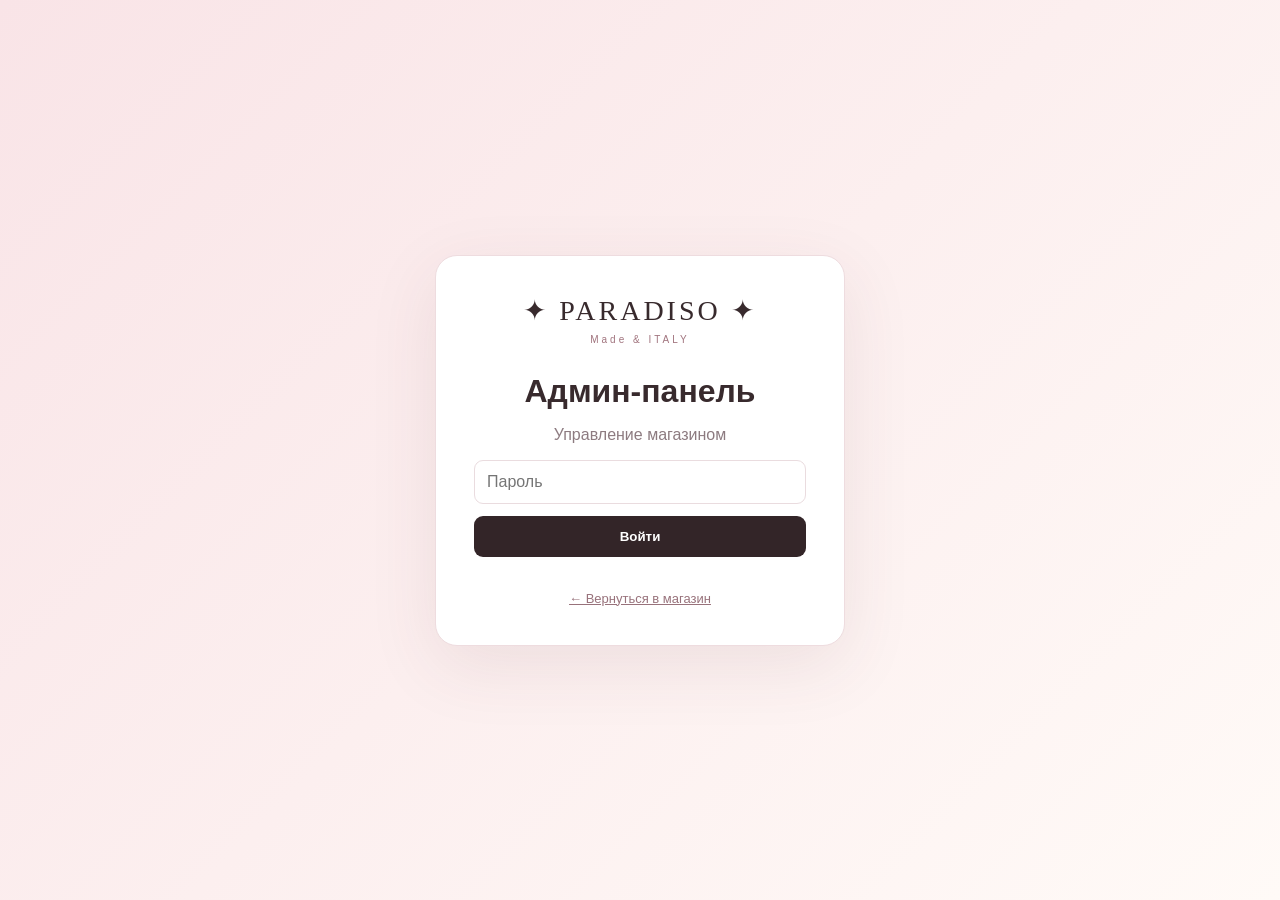
==== public/admin.html @ 009dcf9d "Prepare Paradiso Italy for Cloudflare" ====
<!doctype html><html lang="ru"><head><meta charset="utf-8"><meta name="viewport" content="width=device-width,initial-scale=1"><title>Paradiso — Админка</title><link rel="stylesheet" href="admin.css"></head><body>
<div id="login" class="login"><div class="login-card"><div class="admin-logo">✦ PARADISO ✦<small>Made & ITALY</small></div><h1>Админ-панель</h1><p>Управление магазином</p><input id="pass" type="password" placeholder="Пароль"><button id="loginBtn">Войти</button><div id="loginErr"></div><a href="/">← Вернуться в магазин</a></div></div>
<div id="app" class="hidden"><header><div><b>PARADISO</b><span>Админ-панель</span></div><div><a href="/" target="_blank">Открыть магазин</a><button id="logout">Выйти</button></div></header>
<main><div class="tabs"><button class="tab active" data-tab="products">👗 Товары</button><button class="tab" data-tab="orders">📦 Заказы</button><button class="tab" data-tab="settings">⚙️ Настройки</button></div>
<section id="productsTab"><div class="head"><div><h2>Товары</h2><p>Добавляйте, изменяйте фото, цены, размеры и описание.</p></div><button id="addProduct" class="primary">＋ Новый товар</button></div><div id="productList"></div></section>
<section id="ordersTab" class="hidden"><div class="head"><div><h2>Заказы</h2><p>Здесь будут заявки покупателей.</p></div><button id="refreshOrders">Обновить</button></div><div id="orders"></div></section>
<section id="settingsTab" class="hidden"><div class="head"><div><h2>Настройки магазина</h2><p>Эти данные отображаются на сайте.</p></div></div><form id="settingsForm" class="settings"></form><hr><h3>Смена пароля</h3><div class="row"><input id="newPass" type="password" placeholder="Новый пароль"><button id="changePass">Сохранить пароль</button></div></section>
</main></div>
<script src="admin.js"></script></body></html>
---- public/admin.css ----
*{box-sizing:border-box}body{margin:0;background:#fff8f7;color:#382a2d;font-family:Arial,sans-serif}.hidden{display:none!important}.login{min-height:100vh;display:grid;place-items:center;padding:20px;background:linear-gradient(135deg,#f9e4e7,#fffaf7)}.login-card{width:min(410px,100%);background:#fff;padding:38px;border-radius:22px;box-shadow:0 20px 70px #5c313b18;text-align:center;border:1px solid #eedcdf}.admin-logo{font-family:Georgia,serif;font-size:28px;letter-spacing:3px}.admin-logo small{display:block;font:10px Arial;letter-spacing:3px;margin-top:7px;color:#a1747e}.login-card h1{margin:28px 0 7px}.login-card p{color:#8d7b80}.login-card input,.settings input,.settings textarea,.product-edit input,.product-edit textarea,.product-edit select{width:100%;padding:12px;border:1px solid #eadcdf;border-radius:9px;background:#fff;font:inherit}.login-card button,.primary,#changePass{width:100%;padding:13px;border:0;border-radius:9px;background:#332528;color:#fff;font-weight:700;cursor:pointer;margin:12px 0}.login-card a{font-size:13px;color:#98727b}#loginErr{color:#b14d5b;font-size:13px;min-height:20px}header{height:70px;background:#332528;color:#fff;display:flex;justify-content:space-between;align-items:center;padding:0 max(18px,calc((100% - 1160px)/2));gap:20px}header b{font-family:Georgia,serif;font-size:22px;letter-spacing:2px}header span{margin-left:15px;color:#d9bcc1;font-size:12px}header a,header button{color:#fff;background:transparent;border:1px solid #715a60;border-radius:8px;padding:9px 12px;text-decoration:none;margin-left:7px;cursor:pointer}main{width:min(1160px,calc(100% - 24px));margin:24px auto}.tabs{display:flex;gap:8px;overflow:auto;margin-bottom:25px}.tab{white-space:nowrap;border:1px solid #eadcdf;background:#fff;border-radius:999px;padding:11px 16px;cursor:pointer}.tab.active{background:#f1cfd5;border-color:#e5b6bf}.head{display:flex;justify-content:space-between;align-items:center;gap:20px;margin-bottom:20px}.head h2{font-family:Georgia,serif;font-size:34px;margin:0}.head p{color:#8b797e}.head button{padding:11px 15px;border:1px solid #ddcdd0;background:#fff;border-radius:8px;cursor:pointer}.head .primary{width:auto;background:#332528;color:#fff;border:0}.product-edit{background:#fff;border:1px solid #eadcdf;border-radius:16px;padding:18px;margin-bottom:15px;display:grid;grid-template-columns:150px 1fr;gap:20px}.product-edit img{width:150px;height:190px;object-fit:cover;border-radius:10px;background:#eee}.fields{display:grid;grid-template-columns:1fr 1fr;gap:10px}.fields .wide{grid-column:1/-1}.product-edit textarea{min-height:80px}.actions{display:flex;gap:8px;margin-top:8px;flex-wrap:wrap}.actions button{border:0;border-radius:8px;padding:10px 13px;cursor:pointer}.save{background:#332528;color:#fff}.danger{background:#ffe3e5;color:#8f3d49}.upload{background:#f5e2e5}.sizes-admin{display:flex;gap:6px;flex-wrap:wrap}.size-input{display:flex;gap:4px}.size-input input{width:80px}.order{background:#fff;border:1px solid #eadcdf;border-radius:15px;padding:18px;margin-bottom:12px}.order-top{display:flex;justify-content:space-between;gap:10px}.order-items{background:#fff8f7;padding:12px;border-radius:10px;margin:12px 0}.order small{color:#8b797e}.settings{background:#fff;border:1px solid #eadcdf;border-radius:16px;padding:20px;display:grid;grid-template-columns:1fr 1fr;gap:12px}.settings label{font-size:12px;color:#8b797e}.settings textarea{min-height:90px}.settings .wide{grid-column:1/-1}.settings button{grid-column:1/-1;background:#332528;color:#fff;border:0;border-radius:9px;padding:13px;font-weight:700;cursor:pointer}hr{border:0;border-top:1px solid #eadcdf;margin:30px 0}@media(max-width:700px){header{padding:0 12px}header span{display:none}.product-edit{grid-template-columns:1fr}.product-edit img{width:100%;height:300px}.fields{grid-template-columns:1fr}.settings{grid-template-columns:1fr}.settings .wide{grid-column:auto}.head{display:block}.head .primary{margin-top:10px}.head .primary{width:100%}}

.order-product{display:flex;gap:10px;align-items:center;padding:8px 0;border-bottom:1px solid #eadcdf}.order-product:last-child{border-bottom:0}.order-product img{width:55px;height:68px;object-fit:cover;border-radius:7px;background:#eee}.order-product small{line-height:1.5}.order a{color:#8f5d69}
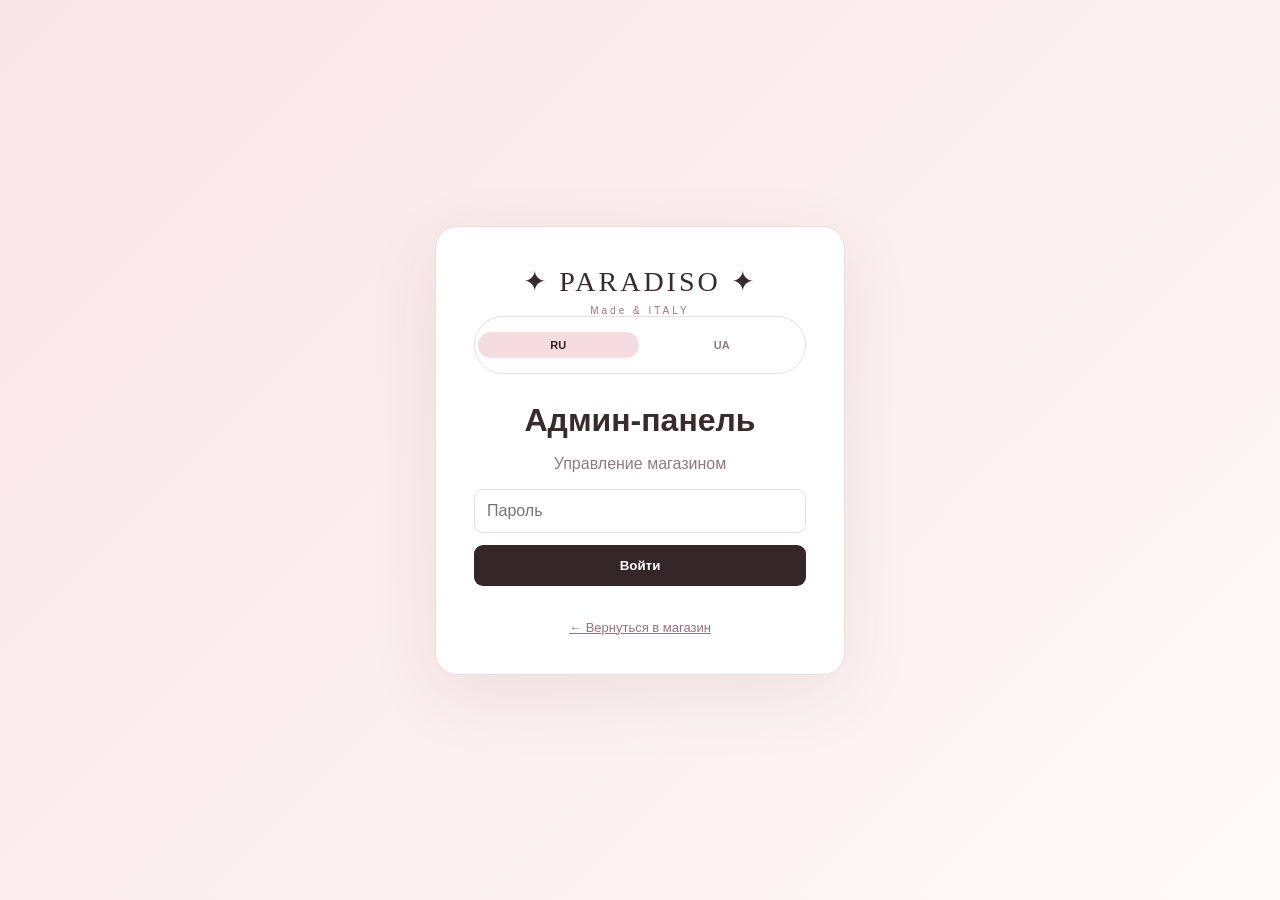
==== commit 5b768b68: "до обнова" ====
--- a/public/admin.html
+++ b/public/admin.html
@@ -1,9 +1,16 @@
 <!doctype html><html lang="ru"><head><meta charset="utf-8"><meta name="viewport" content="width=device-width,initial-scale=1"><title>Paradiso — Админка</title><link rel="stylesheet" href="admin.css"></head><body>
-<div id="login" class="login"><div class="login-card"><div class="admin-logo">✦ PARADISO ✦<small>Made & ITALY</small></div><h1>Админ-панель</h1><p>Управление магазином</p><input id="pass" type="password" placeholder="Пароль"><button id="loginBtn">Войти</button><div id="loginErr"></div><a href="/">← Вернуться в магазин</a></div></div>
-<div id="app" class="hidden"><header><div><b>PARADISO</b><span>Админ-панель</span></div><div><a href="/" target="_blank">Открыть магазин</a><button id="logout">Выйти</button></div></header>
-<main><div class="tabs"><button class="tab active" data-tab="products">👗 Товары</button><button class="tab" data-tab="orders">📦 Заказы</button><button class="tab" data-tab="settings">⚙️ Настройки</button></div>
-<section id="productsTab"><div class="head"><div><h2>Товары</h2><p>Добавляйте, изменяйте фото, цены, размеры и описание.</p></div><button id="addProduct" class="primary">＋ Новый товар</button></div><div id="productList"></div></section>
-<section id="ordersTab" class="hidden"><div class="head"><div><h2>Заказы</h2><p>Здесь будут заявки покупателей.</p></div><button id="refreshOrders">Обновить</button></div><div id="orders"></div></section>
-<section id="settingsTab" class="hidden"><div class="head"><div><h2>Настройки магазина</h2><p>Эти данные отображаются на сайте.</p></div></div><form id="settingsForm" class="settings"></form><hr><h3>Смена пароля</h3><div class="row"><input id="newPass" type="password" placeholder="Новый пароль"><button id="changePass">Сохранить пароль</button></div></section>
+<div id="login" class="login"><div class="login-card"><div class="admin-logo">✦ PARADISO ✦<small>Made & ITALY</small></div><div class="admin-lang-switch"><button id="adminLangRu" type="button">RU</button><button id="adminLangUa" type="button">UA</button></div><h1 data-ai18n="adminTitle">Админ-панель</h1><p data-ai18n="adminSubtitle">Управление магазином</p><input id="pass" type="password" placeholder="Пароль" data-ai18n-placeholder="password"><button id="loginBtn" data-ai18n="login">Войти</button><div id="loginErr"></div><a href="/" data-ai18n="backShop">← Вернуться в магазин</a></div></div>
+<div id="app" class="hidden"><header><div><b>PARADISO</b><span data-ai18n="adminTitle">Админ-панель</span></div><div class="admin-head-actions"><div class="admin-lang-switch"><button id="adminAppLangRu" type="button">RU</button><button id="adminAppLangUa" type="button">UA</button></div><a href="/" target="_blank" data-ai18n="openShop">Открыть магазин</a><button id="logout" data-ai18n="logout">Выйти</button></div></header>
+<main><div class="tabs"><button class="tab active" data-tab="products">👗 <span data-ai18n="products">Товары</span></button><button class="tab" data-tab="categories">🏷️ <span data-ai18n="categories">Категории</span></button><button class="tab" data-tab="orders">📦 <span data-ai18n="orders">Заказы</span> <span id="newOrderBadge" class="order-badge hidden">0</span></button><button class="tab" data-tab="settings">⚙️ <span data-ai18n="settings">Настройки</span></button></div>
+<section id="productsTab"><div class="head"><div><h2 data-ai18n="products">Товары</h2><p data-ai18n="productsHint">Добавляйте, изменяйте фото, цены, размеры и описание.</p></div><button id="addProduct" class="primary" data-ai18n="newProduct">＋ Новый товар</button></div><div class="product-filters"><input id="productSearch" placeholder="🔎 Поиск по названию, артикулу или описанию"><select id="productCategoryFilter"><option value="all" data-ai18n="allCategories">Все категории</option></select></div><div id="productList"></div></section>
+<section id="categoriesTab" class="hidden">
+<div class="head"><div><h2 data-ai18n="categories">Категории</h2><p data-ai18n="categoriesHint">Добавляйте любые разделы каталога без изменения кода.</p></div></div>
+<div class="category-box">
+  <div class="category-add"><input id="newCategory" placeholder="Например: Джинсы"><button id="addCategory" class="primary" data-ai18n="add">＋ Добавить</button></div>
+  <div id="categoryList"></div>
+</div>
+</section>
+<section id="ordersTab" class="hidden"><div class="head"><div><h2 data-ai18n="orders">Заказы</h2><p data-ai18n="ordersHint">Управляйте заказами и подтверждайте оплату.</p></div><button id="refreshOrders" data-ai18n="refresh">Обновить</button></div><div id="orderFilters" class="order-filters"><button class="order-filter active" data-filter="all"><span data-ai18n="all">Все</span> <span id="countAll">0</span></button><button class="order-filter" data-filter="new">🔴 <span data-ai18n="newOrders">Новые</span> <span id="countNew">0</span></button><button class="order-filter" data-filter="paid">💳 <span data-ai18n="paidOrders">Оплаченные</span> <span id="countPaid">0</span></button><button class="order-filter" data-filter="completed">🟢 <span data-ai18n="completedOrders">Завершённые</span> <span id="countCompleted">0</span></button></div><div id="orders"></div></section>
+<section id="settingsTab" class="hidden"><div class="head"><div><h2 data-ai18n="shopSettings">Настройки магазина</h2><p data-ai18n="settingsHint">Эти данные отображаются на сайте.</p></div></div><form id="settingsForm" class="settings"></form><hr><h3 data-ai18n="changePassword">Смена пароля</h3><div class="row"><input id="newPass" type="password" placeholder="Новый пароль"><button id="changePass" data-ai18n="savePassword">Сохранить пароль</button></div></section>
 </main></div>
 <script src="admin.js"></script></body></html>
--- a/public/admin.css
+++ b/public/admin.css
@@ -1,3 +1,39 @@
 *{box-sizing:border-box}body{margin:0;background:#fff8f7;color:#382a2d;font-family:Arial,sans-serif}.hidden{display:none!important}.login{min-height:100vh;display:grid;place-items:center;padding:20px;background:linear-gradient(135deg,#f9e4e7,#fffaf7)}.login-card{width:min(410px,100%);background:#fff;padding:38px;border-radius:22px;box-shadow:0 20px 70px #5c313b18;text-align:center;border:1px solid #eedcdf}.admin-logo{font-family:Georgia,serif;font-size:28px;letter-spacing:3px}.admin-logo small{display:block;font:10px Arial;letter-spacing:3px;margin-top:7px;color:#a1747e}.login-card h1{margin:28px 0 7px}.login-card p{color:#8d7b80}.login-card input,.settings input,.settings textarea,.product-edit input,.product-edit textarea,.product-edit select{width:100%;padding:12px;border:1px solid #eadcdf;border-radius:9px;background:#fff;font:inherit}.login-card button,.primary,#changePass{width:100%;padding:13px;border:0;border-radius:9px;background:#332528;color:#fff;font-weight:700;cursor:pointer;margin:12px 0}.login-card a{font-size:13px;color:#98727b}#loginErr{color:#b14d5b;font-size:13px;min-height:20px}header{height:70px;background:#332528;color:#fff;display:flex;justify-content:space-between;align-items:center;padding:0 max(18px,calc((100% - 1160px)/2));gap:20px}header b{font-family:Georgia,serif;font-size:22px;letter-spacing:2px}header span{margin-left:15px;color:#d9bcc1;font-size:12px}header a,header button{color:#fff;background:transparent;border:1px solid #715a60;border-radius:8px;padding:9px 12px;text-decoration:none;margin-left:7px;cursor:pointer}main{width:min(1160px,calc(100% - 24px));margin:24px auto}.tabs{display:flex;gap:8px;overflow:auto;margin-bottom:25px}.tab{white-space:nowrap;border:1px solid #eadcdf;background:#fff;border-radius:999px;padding:11px 16px;cursor:pointer}.tab.active{background:#f1cfd5;border-color:#e5b6bf}.head{display:flex;justify-content:space-between;align-items:center;gap:20px;margin-bottom:20px}.head h2{font-family:Georgia,serif;font-size:34px;margin:0}.head p{color:#8b797e}.head button{padding:11px 15px;border:1px solid #ddcdd0;background:#fff;border-radius:8px;cursor:pointer}.head .primary{width:auto;background:#332528;color:#fff;border:0}.product-edit{background:#fff;border:1px solid #eadcdf;border-radius:16px;padding:18px;margin-bottom:15px;display:grid;grid-template-columns:150px 1fr;gap:20px}.product-edit img{width:150px;height:190px;object-fit:cover;border-radius:10px;background:#eee}.fields{display:grid;grid-template-columns:1fr 1fr;gap:10px}.fields .wide{grid-column:1/-1}.product-edit textarea{min-height:80px}.actions{display:flex;gap:8px;margin-top:8px;flex-wrap:wrap}.actions button{border:0;border-radius:8px;padding:10px 13px;cursor:pointer}.save{background:#332528;color:#fff}.danger{background:#ffe3e5;color:#8f3d49}.upload{background:#f5e2e5}.sizes-admin{display:flex;gap:6px;flex-wrap:wrap}.size-input{display:flex;gap:4px}.size-input input{width:80px}.order{background:#fff;border:1px solid #eadcdf;border-radius:15px;padding:18px;margin-bottom:12px}.order-top{display:flex;justify-content:space-between;gap:10px}.order-items{background:#fff8f7;padding:12px;border-radius:10px;margin:12px 0}.order small{color:#8b797e}.settings{background:#fff;border:1px solid #eadcdf;border-radius:16px;padding:20px;display:grid;grid-template-columns:1fr 1fr;gap:12px}.settings label{font-size:12px;color:#8b797e}.settings textarea{min-height:90px}.settings .wide{grid-column:1/-1}.settings button{grid-column:1/-1;background:#332528;color:#fff;border:0;border-radius:9px;padding:13px;font-weight:700;cursor:pointer}hr{border:0;border-top:1px solid #eadcdf;margin:30px 0}@media(max-width:700px){header{padding:0 12px}header span{display:none}.product-edit{grid-template-columns:1fr}.product-edit img{width:100%;height:300px}.fields{grid-template-columns:1fr}.settings{grid-template-columns:1fr}.settings .wide{grid-column:auto}.head{display:block}.head .primary{margin-top:10px}.head .primary{width:100%}}
 
 .order-product{display:flex;gap:10px;align-items:center;padding:8px 0;border-bottom:1px solid #eadcdf}.order-product:last-child{border-bottom:0}.order-product img{width:55px;height:68px;object-fit:cover;border-radius:7px;background:#eee}.order-product small{line-height:1.5}.order a{color:#8f5d69}
+
+.category-box{background:#fff;border:1px solid #eadcdf;border-radius:16px;padding:20px}
+.category-add{display:flex;gap:10px;margin-bottom:18px}
+.category-add input{flex:1;padding:12px;border:1px solid #eadcdf;border-radius:9px;font:inherit}
+.category-add .primary{width:auto;margin:0}
+.category-row{display:flex;align-items:center;justify-content:space-between;gap:10px;padding:12px 0;border-bottom:1px solid #f0e5e7}
+.category-row:last-child{border-bottom:0}
+.upload-label{display:inline-flex;align-items:center;gap:8px;background:#f5e2e5;border-radius:8px;padding:10px 13px;color:#6e4b54;font-size:13px;cursor:pointer}
+.photo-input{display:none!important}
+.active-check{display:flex!important;align-items:center;gap:7px;padding:9px 0;color:#6e5b60!important}
+.active-check input{width:auto!important}
+@media(max-width:700px){.category-add{display:block}.category-add input{margin-bottom:8px}.category-add .primary{width:100%}}
+
+.order-payment-status{display:inline-block;padding:5px 9px;border-radius:999px;background:#fff5d8}.receipt-preview{max-width:260px;max-height:320px;border-radius:10px;border:1px solid #eadfe0;margin-top:8px}.payment-actions{display:flex;gap:7px;flex-wrap:wrap;margin:8px 0}.payment-actions button{cursor:pointer}
+
+.order-badge{display:inline-flex;align-items:center;justify-content:center;min-width:20px;height:20px;padding:0 6px;margin-left:5px;border-radius:999px;background:#c94a4a;color:#fff;font-size:11px;font-weight:700}.order-badge.hidden{display:none}
+.order-filters{display:flex;flex-wrap:wrap;gap:8px;margin:0 0 18px}.order-filter{border:1px solid #ead6d8;background:#fff8f8;border-radius:999px;padding:9px 13px;cursor:pointer}.order-filter.active{background:#f2c5ca;border-color:#e6aab0}.order-filter span{font-weight:700;margin-left:4px}
+.order{border:1px solid #eadbdb;border-radius:18px;background:#fff;margin:0 0 14px;padding:18px;box-shadow:0 4px 16px rgba(58,36,40,.05)}.order-status-new{border-color:#e4a1a1;box-shadow:0 0 0 2px rgba(201,74,74,.08)}.order-status-completed{opacity:.9}
+.order-top{display:flex;justify-content:space-between;gap:12px;align-items:center;margin-bottom:10px}.order-status-pill{display:inline-block;margin-left:8px;padding:5px 9px;border-radius:999px;background:#f8e9e9;font-size:12px}.order-main-actions{display:flex;justify-content:space-between;gap:12px;align-items:center}.quick-actions{display:flex;flex-wrap:wrap;gap:7px}.quick-actions button,.quick-actions .button-link{border:1px solid #dfc9cb;background:#fff;padding:8px 10px;border-radius:9px;text-decoration:none;color:#35262a;cursor:pointer;font-size:13px}.receipt-box{margin:12px 0;padding:12px;border-radius:12px;background:#fff8f8;border:1px solid #eadbdb}.payment-actions{display:flex;gap:8px;margin-top:8px}.receipt-preview{max-width:180px;max-height:180px;object-fit:contain;border-radius:8px;margin-top:7px;border:1px solid #eadbdb}.order-management{display:flex;flex-wrap:wrap;gap:9px;align-items:end;margin-top:14px;padding-top:14px;border-top:1px solid #eee}.order-management label{display:flex;flex-direction:column;gap:5px;font-size:12px;color:#745e62}.order-management select,.ttn-input{min-height:38px;border:1px solid #dfc9cb;border-radius:9px;padding:7px 10px;background:#fff}.order-management button{min-height:38px}.order-total{margin-top:12px;font-size:15px}.order-comment{color:#745e62}
+@media(max-width:700px){.order-top,.order-main-actions{align-items:flex-start;flex-direction:column}.order-management{align-items:stretch}.order-management label,.order-management select,.ttn-input,.order-management button{width:100%;box-sizing:border-box}.quick-actions{width:100%}.quick-actions button,.quick-actions .button-link{flex:1;text-align:center}.order-filters{overflow:auto;flex-wrap:nowrap;padding-bottom:4px}.order-filter{white-space:nowrap}}
+
+.settings-test{grid-column:1/-1;background:#5baed0!important;color:#fff!important;border:0;border-radius:9px;padding:13px;font-weight:700;cursor:pointer}
+.admin-gallery{display:flex;flex-wrap:wrap;gap:8px;align-content:flex-start}.admin-photo{position:relative;width:105px;height:135px}.admin-photo img{width:100%;height:100%;object-fit:cover;border-radius:10px}.admin-photo.main{width:150px;height:190px}.admin-photo span{position:absolute;left:5px;bottom:5px;background:#332528;color:#fff;border-radius:6px;padding:3px 6px;font-size:10px}.photo-del,.photo-main{position:absolute;border:0;border-radius:7px;cursor:pointer}.photo-del{top:5px;right:5px;width:25px;height:25px;background:#fff;color:#a33}.photo-main{bottom:5px;right:5px;background:#fff;padding:4px 6px;font-size:10px}.photo-empty{padding:30px;background:#f8eff0;border-radius:10px;color:#8b797e}.stock-box{border:1px solid #eadcdf;border-radius:12px;padding:12px;background:#fffaf9}.stock-grid{display:flex;flex-wrap:wrap;gap:8px;margin:9px 0}.stock-grid label,.color-row label{display:flex;align-items:center;gap:5px;background:#f8eff0;padding:7px 9px;border-radius:8px}.small-btn{border:1px solid #dfc9cb;background:#fff;padding:8px 10px;border-radius:8px;cursor:pointer}.size-add-input{margin-top:8px}.color-list{margin-top:9px}.color-row{display:flex;gap:8px;align-items:center;margin:7px 0}.color-row .color-name{flex:1}.danger.mini{width:36px;padding:8px}.color-add{display:flex;gap:8px;margin-top:9px}.color-add input{flex:1}.modal-gallery{display:flex;gap:7px;overflow:auto;padding:8px 0}.gallery-thumb{border:2px solid transparent;background:#fff;padding:0;border-radius:8px;cursor:pointer}.gallery-thumb.selected{border-color:#b98590}.gallery-thumb img{width:58px;height:72px;object-fit:cover;border-radius:6px}.colors{display:flex;flex-wrap:wrap;gap:8px;margin:8px 0 14px}.color-choice{border:1px solid #dec8cc;background:#fff;padding:8px 12px;border-radius:999px;cursor:pointer}.color-choice.selected{background:#332528;color:#fff;border-color:#332528}.color-choice.disabled,.size.disabled{opacity:.4;cursor:not-allowed;text-decoration:line-through}
+@media(max-width:700px){.admin-gallery{order:-1}.color-row{flex-wrap:wrap}.color-row .color-name{min-width:150px}.color-add{display:block}.color-add input{margin-bottom:7px}.color-add .small-btn{width:100%}}
+
+.product-filters{display:flex;gap:10px;flex-wrap:wrap;margin:0 0 18px}.product-filters input,.product-filters select{min-height:42px;border:1px solid #eadcdf;border-radius:10px;padding:0 12px;background:#fff;font:inherit}.product-filters input{flex:1;min-width:240px}.product-filters select{min-width:190px}.payment-actions{display:flex;gap:8px;flex-wrap:wrap;margin:10px 0}.complete-order{font-weight:700}.order-payment-status{display:inline-block;margin-left:8px}.product-edit{scroll-margin-top:20px}
+
+.price-fields{display:grid;grid-template-columns:1fr 1fr;gap:8px}.badges-box{display:flex;align-items:center;gap:14px;flex-wrap:wrap;background:#fff7f7;border:1px solid #eadcdf;border-radius:10px;padding:10px 12px}.badges-box b{width:100%}.badges-box label{display:flex;align-items:center;gap:6px;font-size:13px}.badges-box input{width:auto}
+@media(max-width:700px){.price-fields{grid-template-columns:1fr}.badges-box{gap:10px}}
+
+.admin-lang-switch{display:flex;gap:3px;align-items:center;border:1px solid #eadfe0;background:#fff;border-radius:999px;padding:3px;margin:0 0 14px}
+.admin-lang-switch button{border:0;background:transparent;border-radius:999px;padding:7px 9px;font-weight:700;font-size:11px;color:#8f7b80;cursor:pointer}
+.admin-lang-switch button.active{background:#f4dce0;color:#302326}
+.admin-head-actions{display:flex;align-items:center;gap:10px}
+.admin-head-actions .admin-lang-switch{margin:0}
+@media(max-width:700px){.admin-head-actions{flex-wrap:wrap;justify-content:flex-end}.admin-head-actions .admin-lang-switch{order:3}}
